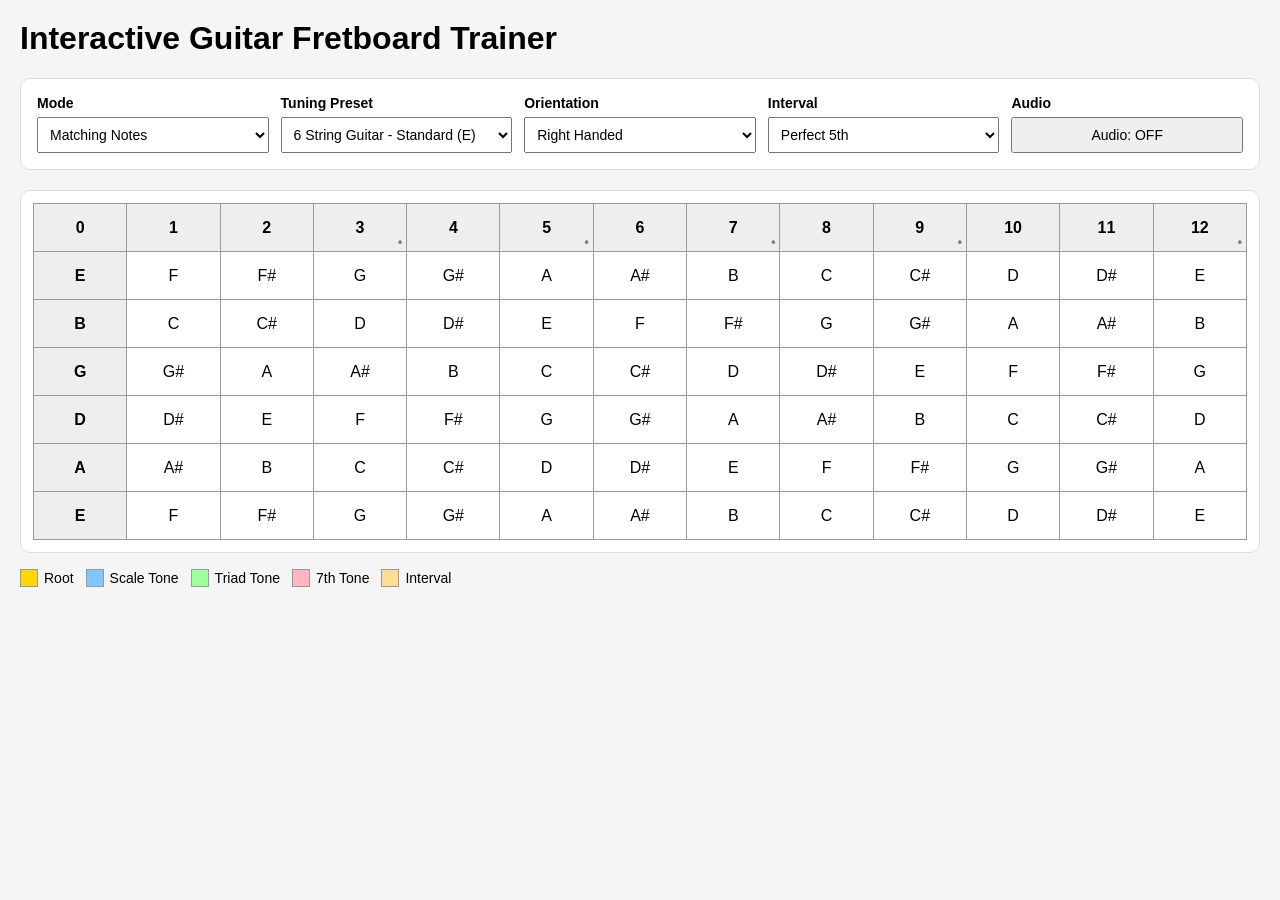
==== index.html @ 934ef282 "Create index.html" ====
<!DOCTYPE html>
<html lang="en">
  <head>
    <meta charset="UTF-8" />
    <meta name="viewport" content="width=device-width, initial-scale=1.0" />
    <title>Interactive Guitar Fretboard Trainer</title>
    <link rel="stylesheet" href="styles.css">
  </head>
  <body>

    <h1>Interactive Guitar Fretboard Trainer</h1>
    
    <div class="controls">
      <div class="control-group">
        <label>Mode</label>
        <select id="mode">
          <option value="notes">Matching Notes</option>
          <option value="fifths">Circle of Fifths</option>
          <option value="major-scale">Major Scale</option>
          <option value="minor-pentatonic">Minor Pentatonic</option>
          <option value="major-triad">Major Triad</option>
          <option value="minor-triad">Minor Triad</option>
          <option value="dominant-7">Dominant 7</option>
          <option value="intervals">Intervals</option>
        </select>
      </div>
    
      <div class="control-group">
        <label>Tuning Preset</label>
        <select id="tuning">
    
          <option value="bass-standard">4 String Bass - Standard (E)</option>
          <option value="bass-drop-d">4 String Bass - Drop D</option>
    
          <option disabled>──────────</option>
    
          <option value="standard" selected>6 String Guitar - Standard (E)</option>
          <option value="drop-d">6 String Guitar - Drop D</option>
          <option value="d-standard">6 String Guitar - D Standard</option>
    
          <option disabled>──────────</option>
    
          <option value="7-standard">7 String Guitar - Standard (B)</option>
          <option value="7-drop-a">7 String Guitar - Drop A</option>
          <option value="7-a-standard">7 String Guitar - A Standard</option>
          <option value="7-drop-g">7 String Guitar - Drop G</option>
    
        </select>
      </div>
    
      <div class="control-group">
        <label>Orientation</label>
        <select id="orientation">
          <option value="right" selected>Right Handed</option>
          <option value="left">Left Handed</option>
        </select>
      </div>
    
      <div class="control-group">
        <label>Interval</label>
        <select id="interval-select">
          <option value="1">Root</option>
          <option value="2">Major 2nd</option>
          <option value="3">Major 3rd</option>
          <option value="4">Perfect 4th</option>
          <option value="5" selected>Perfect 5th</option>
          <option value="7">Minor 7th</option>
          <option value="12">Octave</option>
        </select>
      </div>
    
      <div class="control-group">
        <label>Audio</label>
        <button id="toggle-audio">Audio: OFF</button>
      </div>
    
    </div>
    
    <div class="table-wrapper">
      <div id="table-container"></div>
    </div>
    
    <div class="legend">
      <div class="legend-item">
        <div class="legend-color root"></div>
        Root
      </div>
    
      <div class="legend-item">
        <div class="legend-color scale"></div>
        Scale Tone
      </div>
    
      <div class="legend-item">
        <div class="legend-color triad"></div>
        Triad Tone
      </div>
    
      <div class="legend-item">
        <div class="legend-color seventh"></div>
        7th Tone
      </div>
    
      <div class="legend-item">
        <div class="legend-color interval"></div>
        Interval
      </div>
    </div>

    <script src="script.js"></script>
  </body>
</html>
---- styles.css ----
* {
  box-sizing: border-box;
}

body {
  font-family: Arial, sans-serif;
  margin: 0;
  padding: 20px;
  background: #f5f5f5;
}

h1 {
  margin-top: 0;
}

.controls {
  display: grid;
  grid-template-columns: repeat(auto-fit, minmax(180px, 1fr));
  gap: 12px;
  margin-bottom: 20px;
  background: white;
  padding: 16px;
  border-radius: 10px;
  border: 1px solid #ddd;
}

.control-group {
  display: flex;
  flex-direction: column;
  gap: 6px;
}

label {
  font-size: 14px;
  font-weight: bold;
}

select,
button {
  padding: 8px;
  font-size: 14px;
}

.table-wrapper {
  overflow-x: auto;
  background: white;
  border-radius: 10px;
  border: 1px solid #ddd;
  padding: 12px;
}

table {
  border-collapse: collapse;
  width: max-content;
  min-width: 100%;
}

th,
td {
  border: 1px solid #999;
  width: 48px;
  height: 48px;
  text-align: center;
  vertical-align: middle;
  user-select: none;
  position: relative;
}

td {
  cursor: pointer;
  transition: background 0.15s ease;
}

thead th {
  background: #eee;
  position: sticky;
  top: 0;
  z-index: 2;
}

tbody th {
  background: #eee;
  position: sticky;
  left: 0;
  z-index: 1;
}

td:hover {
  background: #f0f0f0;
}

.root {
  background: gold;
  font-weight: bold;
}

.scale {
  background: #7ec8ff;
}

.triad {
  background: #9eff9e;
}

.seventh {
  background: #ffb6c1;
}

.interval {
  background: #ffde91;
}

.previous {
  background: #ffb0b0;
}

.next {
  background: #a8ffb0;
}

.marker::after {
  content: "•";
  position: absolute;
  bottom: 2px;
  right: 4px;
  font-size: 12px;
  opacity: 0.5;
}

.legend {
  display: flex;
  flex-wrap: wrap;
  gap: 12px;
  margin-top: 16px;
  font-size: 14px;
}

.legend-item {
  display: flex;
  align-items: center;
  gap: 6px;
}

.legend-color {
  width: 18px;
  height: 18px;
  border: 1px solid #999;
}

@media (max-width: 700px) {
  th,
  td {
    width: 42px;
    height: 42px;
    font-size: 12px;
  }
}
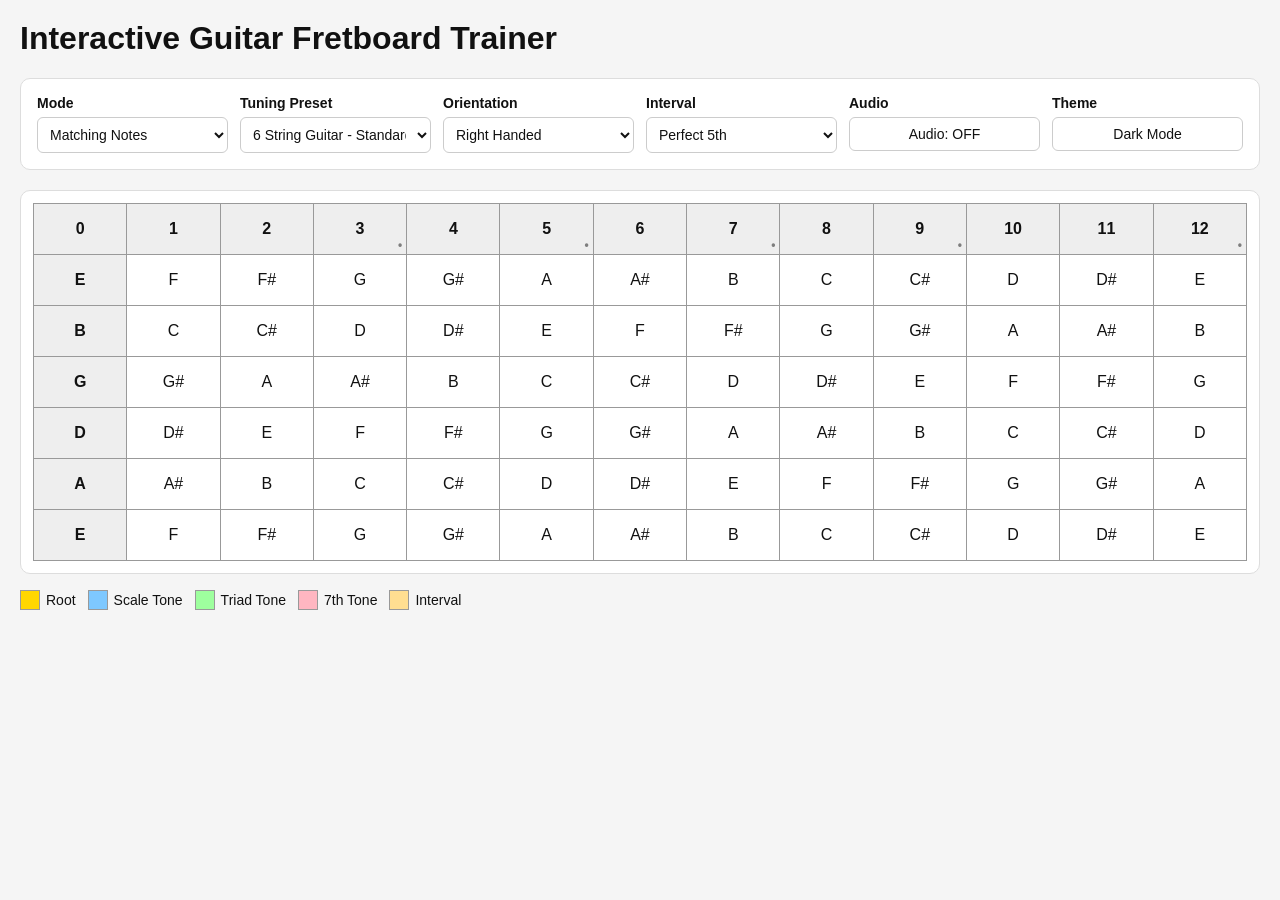
==== commit 26da701d: "Dark mode and 5 strings index.html" ====
--- a/index.html
+++ b/index.html
@@ -11,6 +11,7 @@
     <h1>Interactive Guitar Fretboard Trainer</h1>
     
     <div class="controls">
+    
       <div class="control-group">
         <label>Mode</label>
         <select id="mode">
@@ -31,6 +32,20 @@
     
           <option value="bass-standard">4 String Bass - Standard (E)</option>
           <option value="bass-drop-d">4 String Bass - Drop D</option>
+    
+          <option disabled>──────────</option>
+    
+          <option value="bass-5-standard">
+            5 String Bass - Standard (B)
+          </option>
+    
+          <option value="bass-5-tenor">
+            5 String Bass - Tenor
+          </option>
+    
+          <option value="bass-5-drop-a">
+            5 String Bass - Drop A
+          </option>
     
           <option disabled>──────────</option>
     
@@ -74,6 +89,11 @@
         <button id="toggle-audio">Audio: OFF</button>
       </div>
     
+      <div class="control-group">
+        <label>Theme</label>
+        <button id="toggle-theme">Dark Mode</button>
+      </div>
+    
     </div>
     
     <div class="table-wrapper">
--- a/styles.css
+++ b/styles.css
@@ -1,12 +1,66 @@
-* {
+:root {
+  /* base tokens */
+  --font-family: Arial, sans-serif;
+  --page-padding: 20px;
+  --radius: 10px;
+  --gap: 12px;
+  --control-padding: 16px;
+  --control-input-padding: 8px;
+  --control-font-size: 14px;
+  --transition-fast: 0.15s ease;
+  --transition-medium: 0.2s ease;
+
+  /* light theme colors */
+  --bg: #f5f5f5;
+  --text: #111;
+  --surface: #fff;
+  --muted-border: #ddd;
+  --control-border: #ccc;
+  --thead-bg: #eee;
+  --cell-border: #999;
+  --hover-bg: #f0f0f0;
+
+  /* legend/badge defaults (used as fallbacks) */
+  --badge-root: gold;
+  --badge-scale: #7ec8ff;
+  --badge-triad: #9eff9e;
+  --badge-seventh: #ffb6c1;
+  --badge-interval: #ffde91;
+  --badge-previous: #ffb0b0;
+  --badge-next: #a8ffb0;
+
+  /* colors used in dark mode for text on badges */
+  --badge-dark-text: #333;
+  --badge-dark-hover-text: #ccc;
+}
+
+/* dark theme overrides */
+body.dark {
+  --bg: #000;
+  --text: #f3f4f6;
+  --surface: #333;
+  --muted-border: #374151;
+  --control-border: #4b5563;
+  --thead-bg: #555;
+  --cell-border: #4b5563;
+  --hover-bg: #555;
+
+  /* badges keep same background, but text on them should be darker for contrast */
+  --badge-dark-text: #333;
+  --badge-dark-hover-text: #ccc;
+}
+
+ {
   box-sizing: border-box;
 }
-
 body {
-  font-family: Arial, sans-serif;
+  font-family: var(--font-family);
   margin: 0;
-  padding: 20px;
-  background: #f5f5f5;
+  padding: var(--page-padding);
+  background: var(--bg);
+  color: var(--text);
+  transition: background var(--transition-medium),
+    color var(--transition-medium);
 }
 
 h1 {
@@ -16,12 +70,14 @@
 .controls {
   display: grid;
   grid-template-columns: repeat(auto-fit, minmax(180px, 1fr));
-  gap: 12px;
+  gap: var(--gap);
   margin-bottom: 20px;
-  background: white;
-  padding: 16px;
-  border-radius: 10px;
-  border: 1px solid #ddd;
+  background: var(--surface);
+  padding: var(--control-padding);
+  border-radius: var(--radius);
+  border: 1px solid var(--muted-border);
+  transition: background var(--transition-medium),
+    border-color var(--transition-medium);
 }
 
 .control-group {
@@ -31,22 +87,28 @@
 }
 
 label {
-  font-size: 14px;
+  font-size: var(--control-font-size);
   font-weight: bold;
 }
 
 select,
 button {
-  padding: 8px;
-  font-size: 14px;
+  padding: var(--control-input-padding);
+  font-size: var(--control-font-size);
+  background: var(--surface);
+  color: var(--text);
+  border: 1px solid var(--control-border);
+  border-radius: 6px;
 }
 
 .table-wrapper {
   overflow-x: auto;
-  background: white;
-  border-radius: 10px;
-  border: 1px solid #ddd;
+  background: var(--surface);
+  border-radius: var(--radius);
+  border: 1px solid var(--muted-border);
   padding: 12px;
+  transition: background var(--transition-medium),
+    border-color var(--transition-medium);
 }
 
 table {
@@ -57,7 +119,7 @@
 
 th,
 td {
-  border: 1px solid #999;
+  border: 1px solid var(--cell-border);
   width: 48px;
   height: 48px;
   text-align: center;
@@ -68,54 +130,86 @@
 
 td {
   cursor: pointer;
-  transition: background 0.15s ease;
+  transition: background var(--transition-fast);
 }
 
 thead th {
-  background: #eee;
+  background: var(--thead-bg);
   position: sticky;
   top: 0;
   z-index: 2;
 }
 
 tbody th {
-  background: #eee;
+  background: var(--thead-bg);
   position: sticky;
   left: 0;
   z-index: 1;
 }
 
 td:hover {
-  background: #f0f0f0;
-}
-
+  background: var(--hover-bg);
+}
+
+/* badge / cell color utilities */
 .root {
-  background: gold;
+  background: var(--badge-root);
   font-weight: bold;
 }
-
 .scale {
-  background: #7ec8ff;
-}
-
+  background: var(--badge-scale);
+}
 .triad {
-  background: #9eff9e;
-}
-
+  background: var(--badge-triad);
+}
 .seventh {
-  background: #ffb6c1;
-}
-
+  background: var(--badge-seventh);
+}
 .interval {
-  background: #ffde91;
-}
-
+  background: var(--badge-interval);
+}
 .previous {
-  background: #ffb0b0;
-}
-
+  background: var(--badge-previous);
+}
 .next {
-  background: #a8ffb0;
+  background: var(--badge-next);
+}
+
+/* dark-mode badge text color + hover */
+body.dark td.root,
+body.dark td.scale,
+body.dark td.triad,
+body.dark td.seventh,
+body.dark td.interval,
+body.dark td.previous,
+body.dark td.next {
+  color: var(--badge-dark-text);
+}
+
+body.dark td.root:hover,
+body.dark td.scale:hover,
+body.dark td.triad:hover,
+body.dark td.seventh:hover,
+body.dark td.interval:hover,
+body.dark td.previous:hover,
+body.dark td.next:hover {
+  color: var(--badge-dark-hover-text);
+}
+
+/* header/footer color adjustments in dark mode (driven by variables) */
+body.dark thead th,
+body.dark tbody th {
+  background: var(--thead-bg);
+  color: var(--text);
+}
+
+body.dark td {
+  color: var(--text);
+  border-color: var(--cell-border);
+}
+
+body.dark th {
+  border-color: var(--cell-border);
 }
 
 .marker::after {
@@ -130,7 +224,7 @@
 .legend {
   display: flex;
   flex-wrap: wrap;
-  gap: 12px;
+  gap: var(--gap);
   margin-top: 16px;
   font-size: 14px;
 }
@@ -144,9 +238,10 @@
 .legend-color {
   width: 18px;
   height: 18px;
-  border: 1px solid #999;
-}
-
+  border: 1px solid var(--cell-border);
+}
+
+/* responsive tweak */
 @media (max-width: 700px) {
   th,
   td {
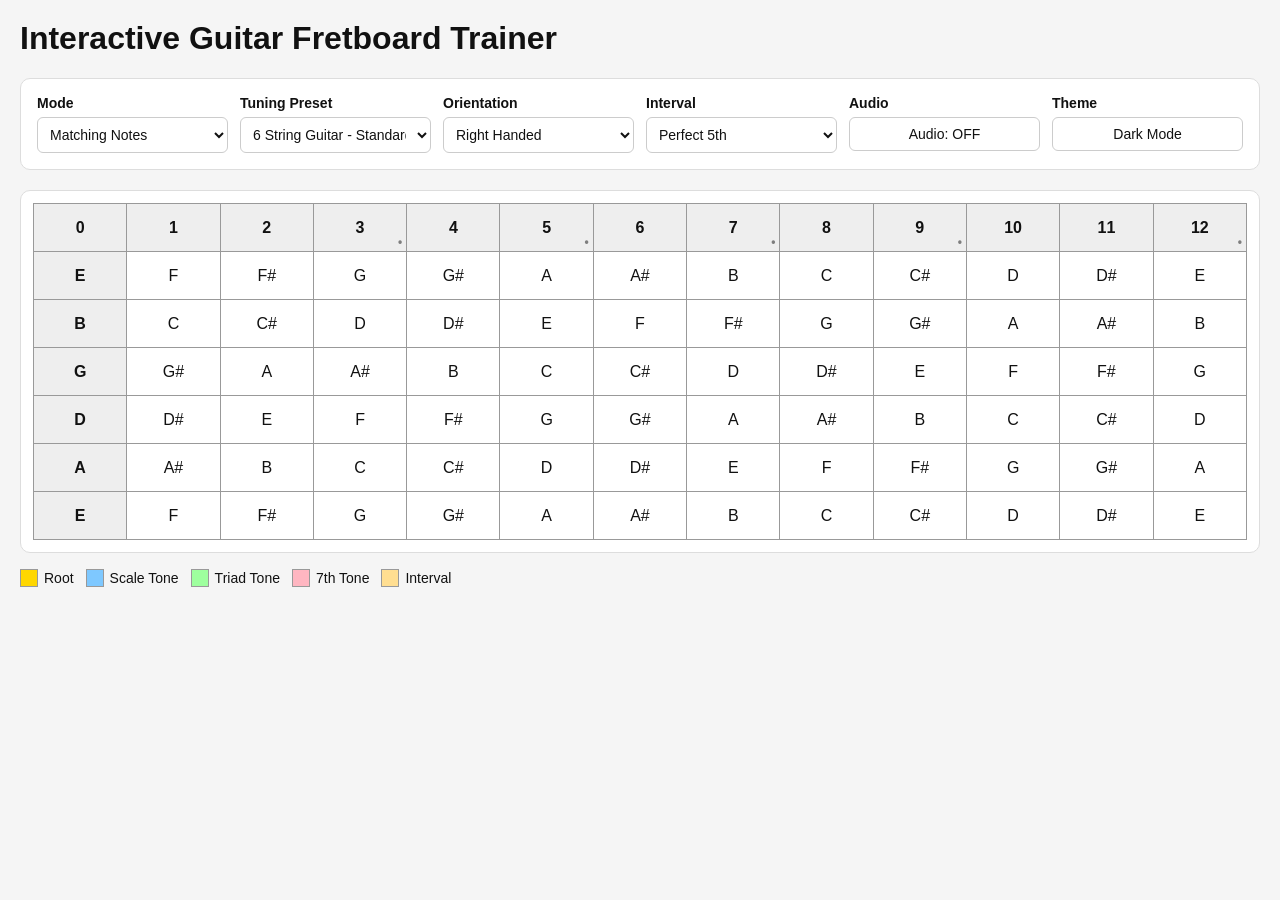
==== commit 90b4209f: "Add mobile options drawer and improve sticky fretboard headers Collapse controls behind an Options t" ====
--- a/index.html
+++ b/index.html
@@ -10,7 +10,21 @@
 
     <h1>Interactive Guitar Fretboard Trainer</h1>
     
-    <div class="controls">
+    <div class="controls-shell">
+      <input
+        type="checkbox"
+        id="controls-drawer"
+        class="controls-drawer-input"
+        aria-controls="controls-panel"
+      />
+      <div class="controls-compact-bar">
+        <p id="controls-summary-line" class="controls-summary-line" aria-live="polite"></p>
+        <label for="controls-drawer" class="controls-drawer-label">
+          <span class="controls-drawer-label-text">Options</span>
+          <span class="controls-drawer-chevron" aria-hidden="true"></span>
+        </label>
+      </div>
+      <div id="controls-panel" class="controls">
     
       <div class="control-group">
         <label>Mode</label>
@@ -32,6 +46,7 @@
     
           <option value="bass-standard">4 String Bass - Standard (E)</option>
           <option value="bass-drop-d">4 String Bass - Drop D</option>
+          <option value="bass-d-standard">4 String Bass - D Standard</option>
     
           <option disabled>──────────</option>
     
@@ -45,6 +60,10 @@
     
           <option value="bass-5-drop-a">
             5 String Bass - Drop A
+          </option>
+          
+          <option value="bass-5-a-standard">
+            5 String Bass - A Standard
           </option>
     
           <option disabled>──────────</option>
@@ -94,6 +113,7 @@
         <button id="toggle-theme">Dark Mode</button>
       </div>
     
+      </div>
     </div>
     
     <div class="table-wrapper">
--- a/styles.css
+++ b/styles.css
@@ -50,7 +50,7 @@
   --badge-dark-hover-text: #ccc;
 }
 
- {
+* {
   box-sizing: border-box;
 }
 body {
@@ -67,11 +67,97 @@
   margin-top: 0;
 }
 
+.controls-shell {
+  margin-bottom: 20px;
+}
+
+.controls-drawer-input {
+  position: absolute;
+  width: 1px;
+  height: 1px;
+  padding: 0;
+  margin: -1px;
+  overflow: hidden;
+  clip: rect(0, 0, 0, 0);
+  white-space: nowrap;
+  border: 0;
+}
+
+.controls-drawer-input:focus-visible + .controls-compact-bar {
+  outline: 2px solid var(--control-border);
+  outline-offset: 2px;
+}
+
+.controls-compact-bar {
+  display: none;
+  align-items: center;
+  justify-content: space-between;
+  gap: var(--gap);
+  padding: 12px var(--control-padding);
+}
+
+.controls-summary-line {
+  margin: 0;
+  font-size: 13px;
+  line-height: 1.35;
+  color: var(--text);
+  opacity: 0.92;
+  flex: 1;
+  min-width: 0;
+  display: -webkit-box;
+  -webkit-box-orient: vertical;
+  line-clamp: 2;
+  -webkit-line-clamp: 2;
+  overflow: hidden;
+}
+
+.controls-drawer-label {
+  display: inline-flex;
+  align-items: center;
+  gap: 6px;
+  flex-shrink: 0;
+  padding: var(--control-input-padding) 12px;
+  font-size: var(--control-font-size);
+  font-weight: bold;
+  background: var(--surface);
+  color: var(--text);
+  border: 1px solid var(--control-border);
+  border-radius: 6px;
+  cursor: pointer;
+  user-select: none;
+  transition: background var(--transition-fast), border-color var(--transition-fast);
+}
+
+.controls-drawer-label:hover {
+  background: var(--hover-bg);
+}
+
+.controls-drawer-chevron {
+  display: inline-block;
+  transition: transform var(--transition-fast);
+}
+
+.controls-drawer-chevron::before {
+  content: "";
+  display: block;
+  width: 0;
+  height: 0;
+  border-left: 5px solid transparent;
+  border-right: 5px solid transparent;
+  border-top: 6px solid var(--text);
+}
+
+.controls-drawer-input:checked
+  ~ .controls-compact-bar
+  .controls-drawer-chevron {
+  transform: rotate(180deg);
+}
+
 .controls {
   display: grid;
   grid-template-columns: repeat(auto-fit, minmax(180px, 1fr));
   gap: var(--gap);
-  margin-bottom: 20px;
+  margin-bottom: 0;
   background: var(--surface);
   padding: var(--control-padding);
   border-radius: var(--radius);
@@ -140,6 +226,12 @@
   z-index: 2;
 }
 
+/* freeze top-left (fret 0) so it stays with the sticky string column on horizontal scroll */
+thead th:first-child {
+  left: 0;
+  z-index: 3;
+}
+
 tbody th {
   background: var(--thead-bg);
   position: sticky;
@@ -249,4 +341,39 @@
     height: 42px;
     font-size: 12px;
   }
-}
+
+  .controls-shell {
+    background: var(--surface);
+    border: 1px solid var(--muted-border);
+    border-radius: var(--radius);
+    transition: background var(--transition-medium),
+      border-color var(--transition-medium);
+  }
+
+  .controls-compact-bar {
+    display: flex;
+  }
+
+  .controls {
+    display: none;
+    border: none;
+    border-radius: 0;
+    border-top: 1px solid var(--muted-border);
+    padding-top: 12px;
+  }
+
+  .controls-drawer-input:checked ~ .controls {
+    display: grid;
+  }
+}
+
+@media (min-width: 701px) {
+  .controls-drawer-input,
+  .controls-compact-bar {
+    display: none;
+  }
+
+  .controls {
+    display: grid;
+  }
+}
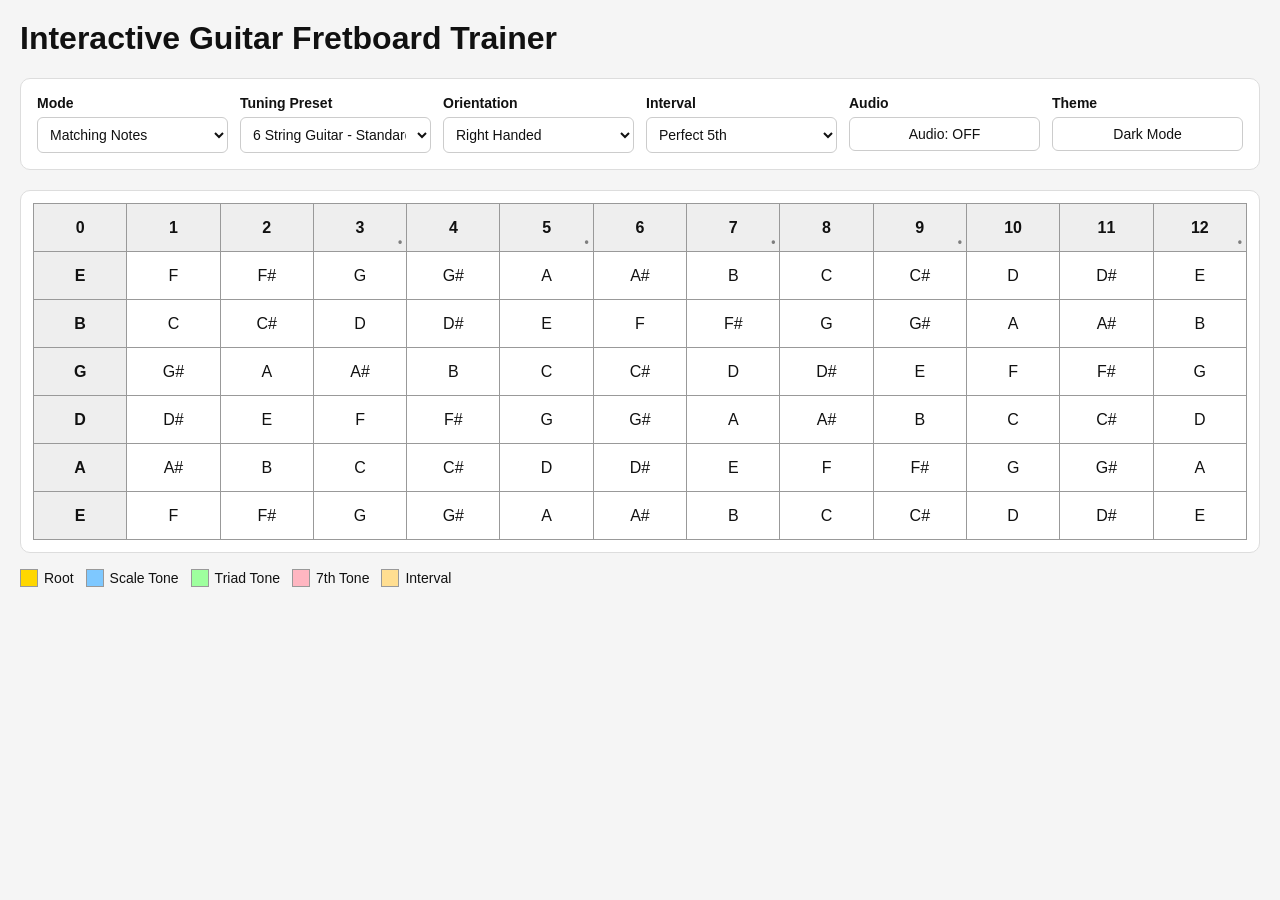
==== commit 999a6d80: "Fix D Standard tuning and remove duplicate Full Step Down preset Use A on the 2nd string for d-stand" ====
--- a/index.html
+++ b/index.html
@@ -71,6 +71,7 @@
           <option value="standard" selected>6 String Guitar - Standard (E)</option>
           <option value="drop-d">6 String Guitar - Drop D</option>
           <option value="d-standard">6 String Guitar - D Standard</option>
+          <option value="drop-c">6 String Guitar - Drop C</option>
     
           <option disabled>──────────</option>
     
--- a/styles.css
+++ b/styles.css
@@ -153,9 +153,10 @@
   transform: rotate(180deg);
 }
 
+/* Control grid: even rows — 1 col → 2 → 3 → 6 as width allows */
 .controls {
   display: grid;
-  grid-template-columns: repeat(auto-fit, minmax(180px, 1fr));
+  grid-template-columns: 1fr;
   gap: var(--gap);
   margin-bottom: 0;
   background: var(--surface);
@@ -164,6 +165,24 @@
   border: 1px solid var(--muted-border);
   transition: background var(--transition-medium),
     border-color var(--transition-medium);
+}
+
+@media (min-width: 440px) {
+  .controls {
+    grid-template-columns: repeat(2, minmax(0, 1fr));
+  }
+}
+
+@media (min-width: 700px) {
+  .controls {
+    grid-template-columns: repeat(3, minmax(0, 1fr));
+  }
+}
+
+@media (min-width: 1000px) {
+  .controls {
+    grid-template-columns: repeat(6, minmax(0, 1fr));
+  }
 }
 
 .control-group {
@@ -239,6 +258,15 @@
   z-index: 1;
 }
 
+tbody th[data-note] {
+  cursor: pointer;
+  transition: background var(--transition-fast);
+}
+
+tbody th[data-note]:hover {
+  background: var(--hover-bg);
+}
+
 td:hover {
   background: var(--hover-bg);
 }
@@ -268,23 +296,23 @@
 }
 
 /* dark-mode badge text color + hover */
-body.dark td.root,
-body.dark td.scale,
-body.dark td.triad,
-body.dark td.seventh,
-body.dark td.interval,
-body.dark td.previous,
-body.dark td.next {
+body.dark tbody :is(td, th).root,
+body.dark tbody :is(td, th).scale,
+body.dark tbody :is(td, th).triad,
+body.dark tbody :is(td, th).seventh,
+body.dark tbody :is(td, th).interval,
+body.dark tbody :is(td, th).previous,
+body.dark tbody :is(td, th).next {
   color: var(--badge-dark-text);
 }
 
-body.dark td.root:hover,
-body.dark td.scale:hover,
-body.dark td.triad:hover,
-body.dark td.seventh:hover,
-body.dark td.interval:hover,
-body.dark td.previous:hover,
-body.dark td.next:hover {
+body.dark tbody :is(td, th).root:hover,
+body.dark tbody :is(td, th).scale:hover,
+body.dark tbody :is(td, th).triad:hover,
+body.dark tbody :is(td, th).seventh:hover,
+body.dark tbody :is(td, th).interval:hover,
+body.dark tbody :is(td, th).previous:hover,
+body.dark tbody :is(td, th).next:hover {
   color: var(--badge-dark-hover-text);
 }
 
